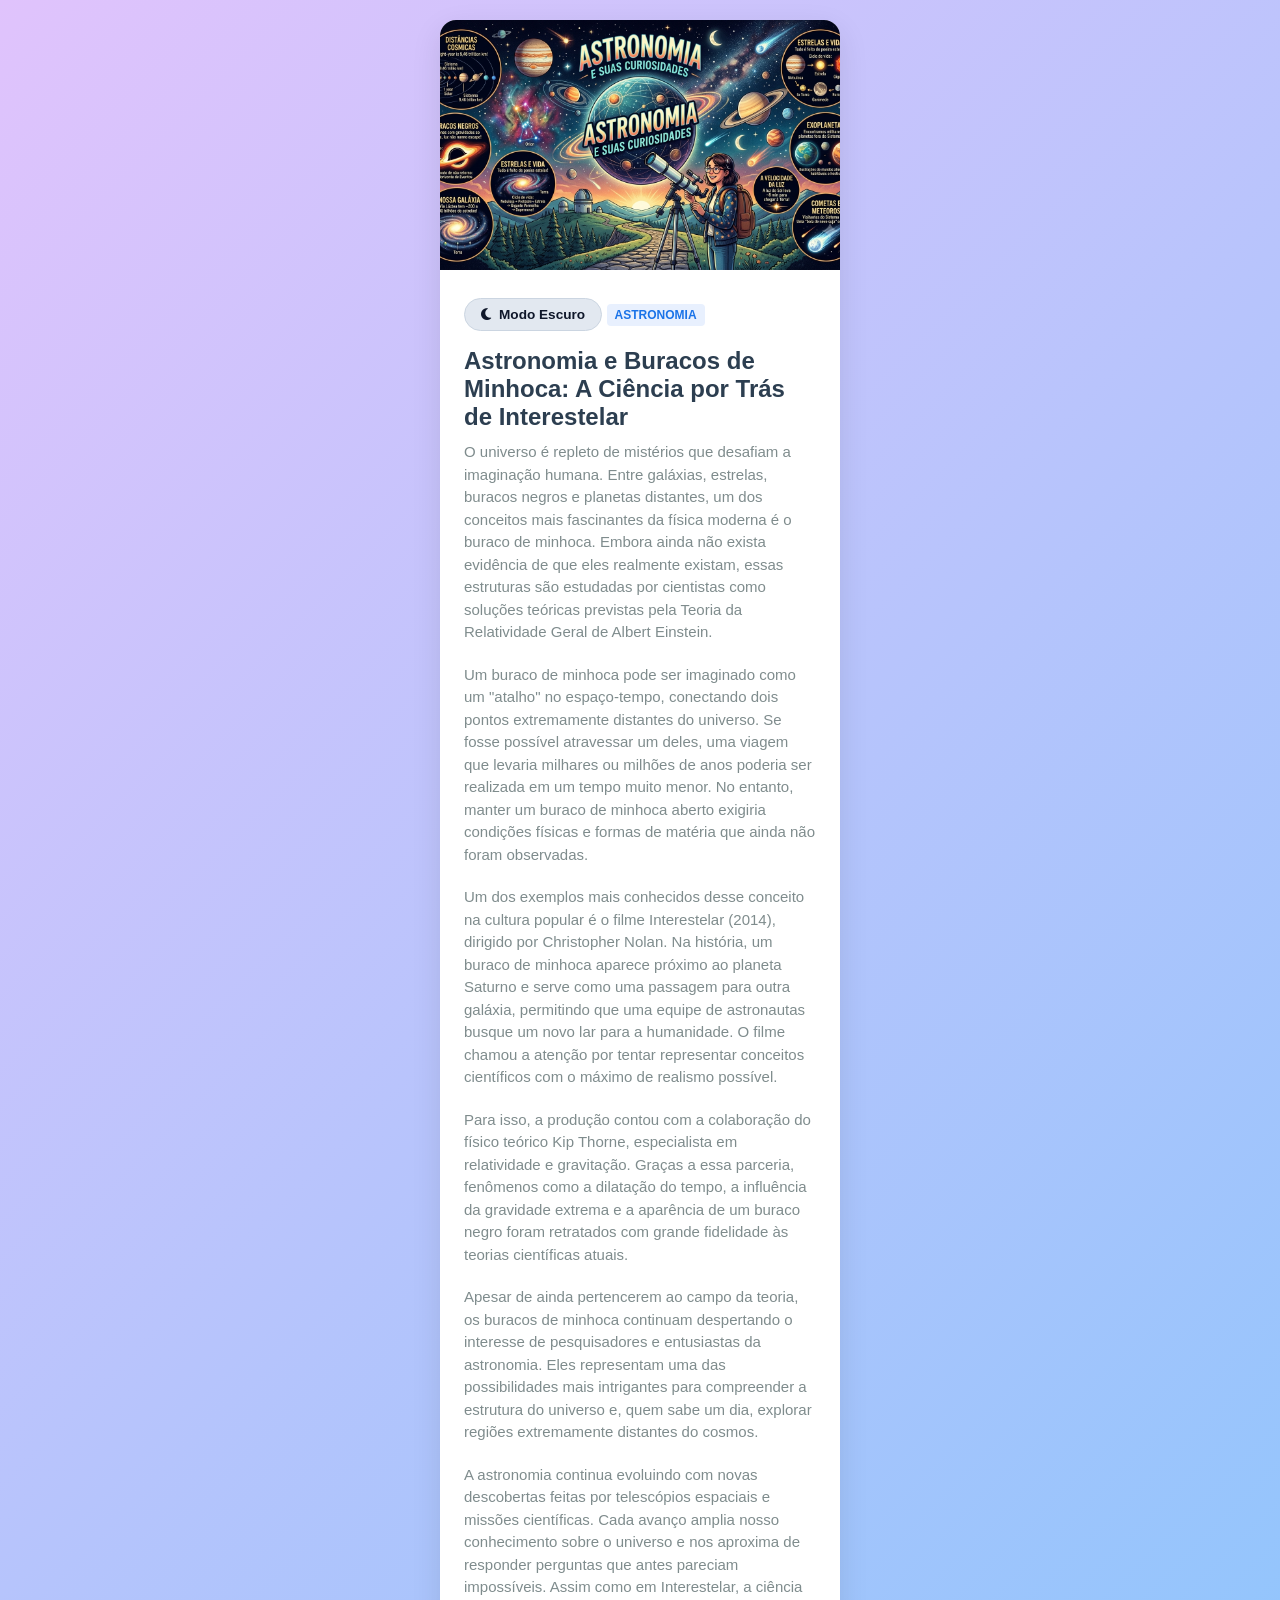
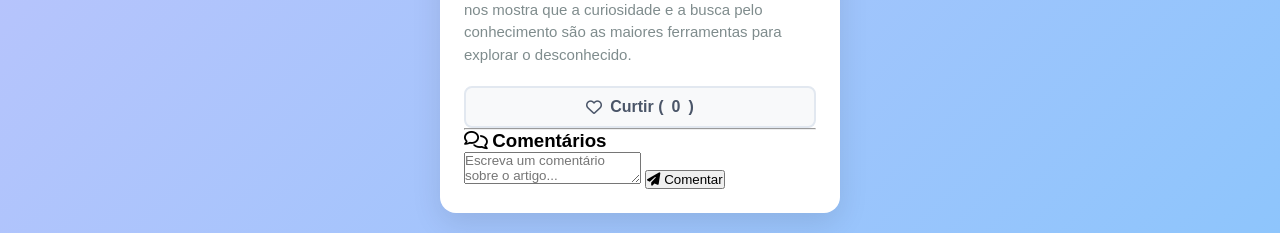
==== index.html @ 6ddcd3b7 "salvar" ====
<!DOCTYPE html>
<html lang="pt-BR">
<head>
    <meta charset="UTF-8">
    <meta name="viewport" content="width=device-width, initial-scale=1.0">
    <title>Astronomia e Buracos de Minhoca: A Ciência por Trás de Interestelar</title>
    <link rel="stylesheet" href="style.css">
    <link rel="stylesheet" href="https://cdnjs.cloudflare.com/ajax/libs/font-awesome/6.4.0/css/all.min.css">
    <style>
        /* Estilos e regras para o Modo Escuro */
        body, .card, p, h2, h3, textarea, .comment-item, .theme-toggle {
            transition: background-color 0.3s ease, color 0.3s ease, border-color 0.3s ease;
        }

        .theme-toggle {
            display: inline-flex;
            align-items: center;
            gap: 8px;
            background-color: #e2e8f0;
            color: #0f172a;
            border: 1px solid #cbd5e1;
            padding: 8px 16px;
            border-radius: 20px;
            font-size: 0.85rem;
            font-weight: 600;
            cursor: pointer;
            margin-bottom: 16px;
        }

        .theme-toggle:hover {
            background-color: #cbd5e1;
        }

        body.dark-mode {
            background-color: #0f172a;
            color: #e2e8f0;
        }

        body.dark-mode .card {
            background-color: #1e293b;
            border-color: #334155;
        }

        body.dark-mode h2, 
        body.dark-mode .comments-section h3 {
            color: #f8fafc;
        }

        body.dark-mode p {
            color: #cbd5e1;
        }

        body.dark-mode .divider {
            background-color: #334155;
        }

        body.dark-mode textarea,
        body.dark-mode .comment-item {
            background-color: #0f172a;
            border-color: #334155;
            color: #f8fafc;
        }

        body.dark-mode .theme-toggle {
            background-color: #334155;
            color: #f8fafc;
            border-color: #475569;
        }

        body.dark-mode .theme-toggle:hover {
            background-color: #475569;
        }
    </style>
</head>
<body>

    <div class="card">
        <img src="Gemini_Generated_Image_6gpyl66gpyl66gpy.png" alt="Ilustração sobre Astronomia e Buracos de Minhoca" class="card-image">
        
        <div class="card-content">
            <button class="theme-toggle" id="theme-toggle" onclick="toggleTheme()" aria-label="Alternar modo escuro">
                <i class="fa-solid fa-moon" id="theme-icon"></i>
                <span id="theme-text">Modo Escuro</span>
            </button>

            <span class="tag">Astronomia</span>
            <h2>Astronomia e Buracos de Minhoca: A Ciência por Trás de Interestelar</h2>
            
            <p>O universo é repleto de mistérios que desafiam a imaginação humana. Entre galáxias, estrelas, buracos negros e planetas distantes, um dos conceitos mais fascinantes da física moderna é o buraco de minhoca. Embora ainda não exista evidência de que eles realmente existam, essas estruturas são estudadas por cientistas como soluções teóricas previstas pela Teoria da Relatividade Geral de Albert Einstein.</p>
            
            <p>Um buraco de minhoca pode ser imaginado como um "atalho" no espaço-tempo, conectando dois pontos extremamente distantes do universo. Se fosse possível atravessar um deles, uma viagem que levaria milhares ou milhões de anos poderia ser realizada em um tempo muito menor. No entanto, manter um buraco de minhoca aberto exigiria condições físicas e formas de matéria que ainda não foram observadas.</p>
            
            <p>Um dos exemplos mais conhecidos desse conceito na cultura popular é o filme Interestelar (2014), dirigido por Christopher Nolan. Na história, um buraco de minhoca aparece próximo ao planeta Saturno e serve como uma passagem para outra galáxia, permitindo que uma equipe de astronautas busque um novo lar para a humanidade. O filme chamou a atenção por tentar representar conceitos científicos com o máximo de realismo possível.</p>
            
            <p>Para isso, a produção contou com a colaboração do físico teórico Kip Thorne, especialista em relatividade e gravitação. Graças a essa parceria, fenômenos como a dilatação do tempo, a influência da gravidade extrema e a aparência de um buraco negro foram retratados com grande fidelidade às teorias científicas atuais.</p>
            
            <p>Apesar de ainda pertencerem ao campo da teoria, os buracos de minhoca continuam despertando o interesse de pesquisadores e entusiastas da astronomia. Eles representam uma das possibilidades mais intrigantes para compreender a estrutura do universo e, quem sabe um dia, explorar regiões extremamente distantes do cosmos.</p>
            
            <p>A astronomia continua evoluindo com novas descobertas feitas por telescópios espaciais e missões científicas. Cada avanço amplia nosso conhecimento sobre o universo e nos aproxima de responder perguntas que antes pareciam impossíveis. Assim como em Interestelar, a ciência nos mostra que a curiosidade e a busca pelo conhecimento são as maiores ferramentas para explorar o desconhecido.</p>
            
            <div class="actions">
                <button class="like-button" onclick="toggleLike()">
                    <i class="fa-regular fa-heart" id="heart-icon"></i> Curtir 
                    (<span id="like-count">0</span>)
                </button>
            </div>

            <hr class="divider">
            
            <div class="comments-section">
                <h3><i class="fa-regular fa-comments"></i> Comentários</h3>
                
                <div class="comment-form">
                    <textarea id="comment-input" placeholder="Escreva um comentário sobre o artigo..."></textarea>
                    <button class="comment-button" onclick="addComment()">
                        <i class="fa-solid fa-paper-plane"></i> Comentar
                    </button>
                </div>

                <div class="comments-list" id="comments-list">
                </div>
            </div>
        </div>
    </div>

    <script>
        // Variável para armazenar o número de curtidas
        let likes = 0;

        // Função para curtir / descurtir
        function toggleLike() {
            const button = document.querySelector('.like-button');
            const icon = document.getElementById('heart-icon');
            const likeCountDisplay = document.getElementById('like-count');
            
            button.classList.toggle('liked');
            
            if (button.classList.contains('liked')) {
                icon.className = "fa-solid fa-heart";
                likes++; // Incrementa o número de curtidas
            } else {
                icon.className = "fa-regular fa-heart";
                likes--; // Decrementa se o usuário descurtir
            }

            // Atualiza o valor na tela
            likeCountDisplay.textContent = likes;
        }

        // Função para adicionar comentário
        function addComment() {
            const input = document.getElementById('comment-input');
            const commentText = input.value.trim();

            if (commentText === "") {
                alert("Por favor, digite um comentário antes de enviar.");
                return;
            }

            const commentsList = document.getElementById('comments-list');

            // Cria o elemento do novo comentário
            const newComment = document.createElement('div');
            newComment.className = 'comment-item';
            newComment.innerHTML = `<p>${commentText}</p>`;

            // Adiciona no topo da lista
            commentsList.prepend(newComment);

            // Limpa o campo de texto
            input.value = "";
        }

        // Função para alternar o modo escuro
        function toggleTheme() {
            const body = document.body;
            const themeIcon = document.getElementById('theme-icon');
            const themeText = document.getElementById('theme-text');

            body.classList.toggle('dark-mode');
            const isDark = body.classList.contains('dark-mode');

            if (isDark) {
                themeIcon.className = "fa-solid fa-sun";
                themeText.textContent = "Modo Claro";
                localStorage.setItem('theme', 'dark');
            } else {
                themeIcon.className = "fa-solid fa-moon";
                themeText.textContent = "Modo Escuro";
                localStorage.setItem('theme', 'light');
            }
        }

        // Restaura a preferência salva ao carregar a página
        window.addEventListener('DOMContentLoaded', () => {
            if (localStorage.getItem('theme') === 'dark') {
                document.body.classList.add('dark-mode');
                document.getElementById('theme-icon').className = "fa-solid fa-sun";
                document.getElementById('theme-text').textContent = "Modo Claro";
            }
        });
    </script>
</body>
</html>
---- style.css ----
/* Reset básico de estilos */
* {
    margin: 0;
    padding: 0;
    box-sizing: border-box;
    font-family: 'Segoe UI', Tahoma, Geneva, Verdana, sans-serif;
}

/* Fundo da página */
body {
    background: linear-gradient(135deg, #e0c3fc 0%, #8ec5fc 100%);
    display: flex;
    justify-content: center;
    align-items: center;
    min-height: 100vh;
    padding: 20px;
}

/* Container principal (Card) */
.card {
    background-color: #ffffff;
    border-radius: 16px;
    box-shadow: 0 10px 30px rgba(0, 0, 0, 0.1);
    overflow: hidden;
    max-width: 400px;
    width: 100%;
    transition: transform 0.3s ease;
}

.card:hover {
    transform: translateY(-5px);
}

/* Imagem */
.card-image {
    width: 100%;
    height: 250px;
    object-fit: cover;
}

/* Área de texto do Card */
.card-content {
    padding: 24px;
}

/* Tag de categoria */
.tag {
    background-color: #e8f0fe;
    color: #1a73e8;
    font-size: 12px;
    font-weight: bold;
    text-transform: uppercase;
    padding: 4px 8px;
    border-radius: 4px;
    display: inline-block;
    margin-bottom: 12px;
}

h2 {
    color: #2c3e50;
    margin-bottom: 10px;
    font-size: 24px;
}

p {
    color: #7f8c8d;
    font-size: 15px;
    line-height: 1.5;
    margin-bottom: 20px;
}

/* Botão de Curtir */
.like-button {
    background-color: #f8f9fa;
    border: 2px solid #e2e8f0;
    color: #4a5568;
    padding: 10px 20px;
    font-size: 16px;
    font-weight: 600;
    border-radius: 8px;
    cursor: pointer;
    display: flex;
    align-items: center;
    gap: 8px;
    transition: all 0.2s ease;
    width: 100%;
    justify-content: center;
}

.like-button:hover {
    background-color: #edf2f7;
    border-color: #cbd5e1;
}

/* Estado do botão quando for clicado (Curtido) */
.like-button.liked {
    background-color: #ffe5ec;
    border-color: #ffb3c6;
    color: #ff4d6d;
    animation: pulse 0.3s linear;
}

/* Animação de clique */
@keyframes pulse {
    0% { transform: scale(1); }
    50% { transform: scale(1.1); }
    100% { transform: scale(1); }
}
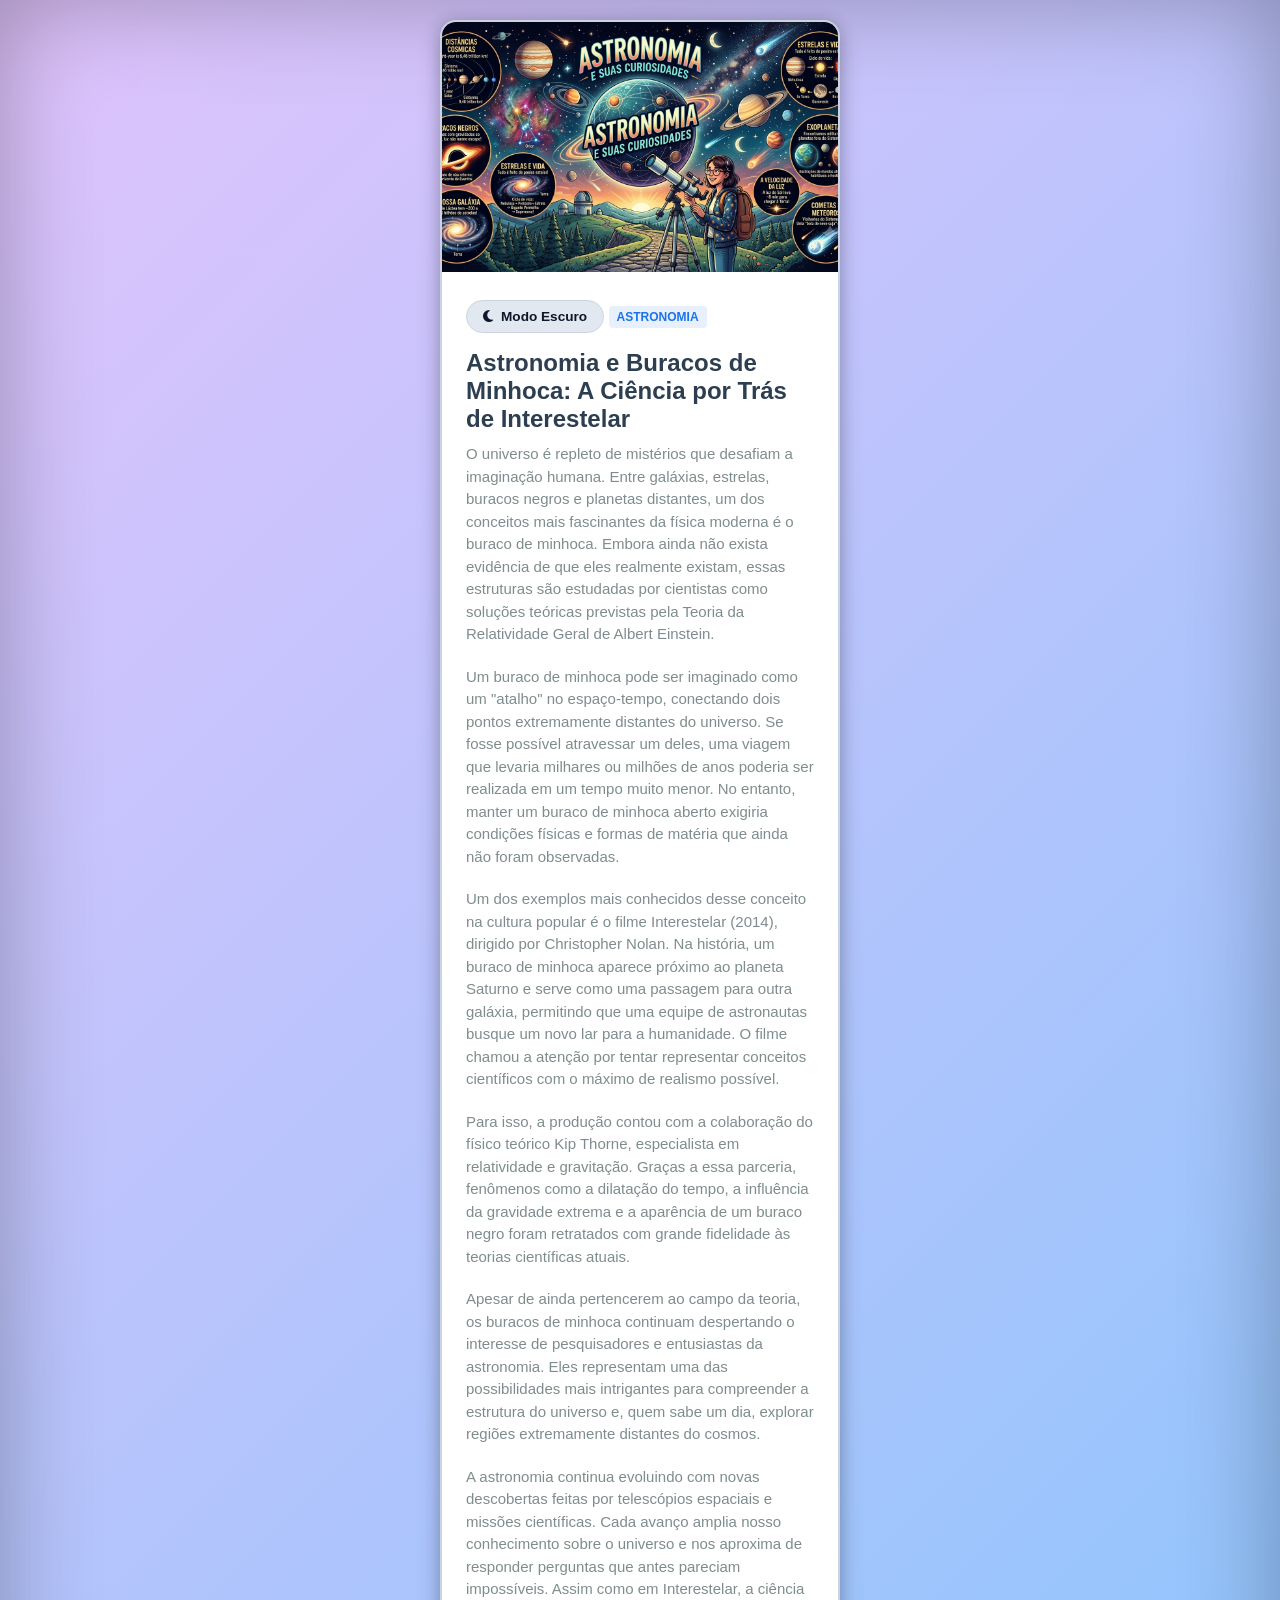
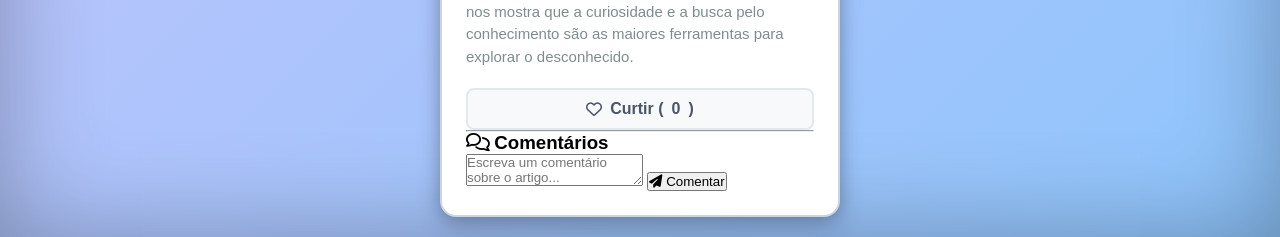
==== commit 6028d1c9: "salvar" ====
--- a/index.html
+++ b/index.html
@@ -7,11 +7,22 @@
     <link rel="stylesheet" href="style.css">
     <link rel="stylesheet" href="https://cdnjs.cloudflare.com/ajax/libs/font-awesome/6.4.0/css/all.min.css">
     <style>
-        /* Estilos e regras para o Modo Escuro */
+        /* Transição suave para o modo escuro */
         body, .card, p, h2, h3, textarea, .comment-item, .theme-toggle {
-            transition: background-color 0.3s ease, color 0.3s ease, border-color 0.3s ease;
-        }
-
+            transition: background-color 0.3s ease, color 0.3s ease, border-color 0.3s ease, box-shadow 0.3s ease;
+        }
+
+        /* Efeito de vinheta (bordas escuras) na tela e borda destacada no card */
+        body {
+            box-shadow: inset 0 0 100px rgba(0, 0, 0, 0.3);
+        }
+
+        .card {
+            border: 2px solid #cbd5e1;
+            box-shadow: 0 10px 25px rgba(0, 0, 0, 0.2), 0 0 15px rgba(0, 0, 0, 0.15);
+        }
+
+        /* Botão do Modo Escuro */
         .theme-toggle {
             display: inline-flex;
             align-items: center;
@@ -31,14 +42,17 @@
             background-color: #cbd5e1;
         }
 
+        /* Estilos do Modo Escuro com bordas ainda mais destacadas */
         body.dark-mode {
             background-color: #0f172a;
             color: #e2e8f0;
+            box-shadow: inset 0 0 120px rgba(0, 0, 0, 0.8);
         }
 
         body.dark-mode .card {
             background-color: #1e293b;
             border-color: #334155;
+            box-shadow: 0 20px 30px rgba(0, 0, 0, 0.6), 0 0 20px rgba(0, 0, 0, 0.5);
         }
 
         body.dark-mode h2, 
@@ -59,6 +73,7 @@
             background-color: #0f172a;
             border-color: #334155;
             color: #f8fafc;
+            box-shadow: inset 0 0 10px rgba(0, 0, 0, 0.3);
         }
 
         body.dark-mode .theme-toggle {
@@ -137,13 +152,12 @@
             
             if (button.classList.contains('liked')) {
                 icon.className = "fa-solid fa-heart";
-                likes++; // Incrementa o número de curtidas
+                likes++;
             } else {
                 icon.className = "fa-regular fa-heart";
-                likes--; // Decrementa se o usuário descurtir
-            }
-
-            // Atualiza o valor na tela
+                likes--;
+            }
+
             likeCountDisplay.textContent = likes;
         }
 
@@ -159,15 +173,11 @@
 
             const commentsList = document.getElementById('comments-list');
 
-            // Cria o elemento do novo comentário
             const newComment = document.createElement('div');
             newComment.className = 'comment-item';
             newComment.innerHTML = `<p>${commentText}</p>`;
 
-            // Adiciona no topo da lista
             commentsList.prepend(newComment);
-
-            // Limpa o campo de texto
             input.value = "";
         }
 
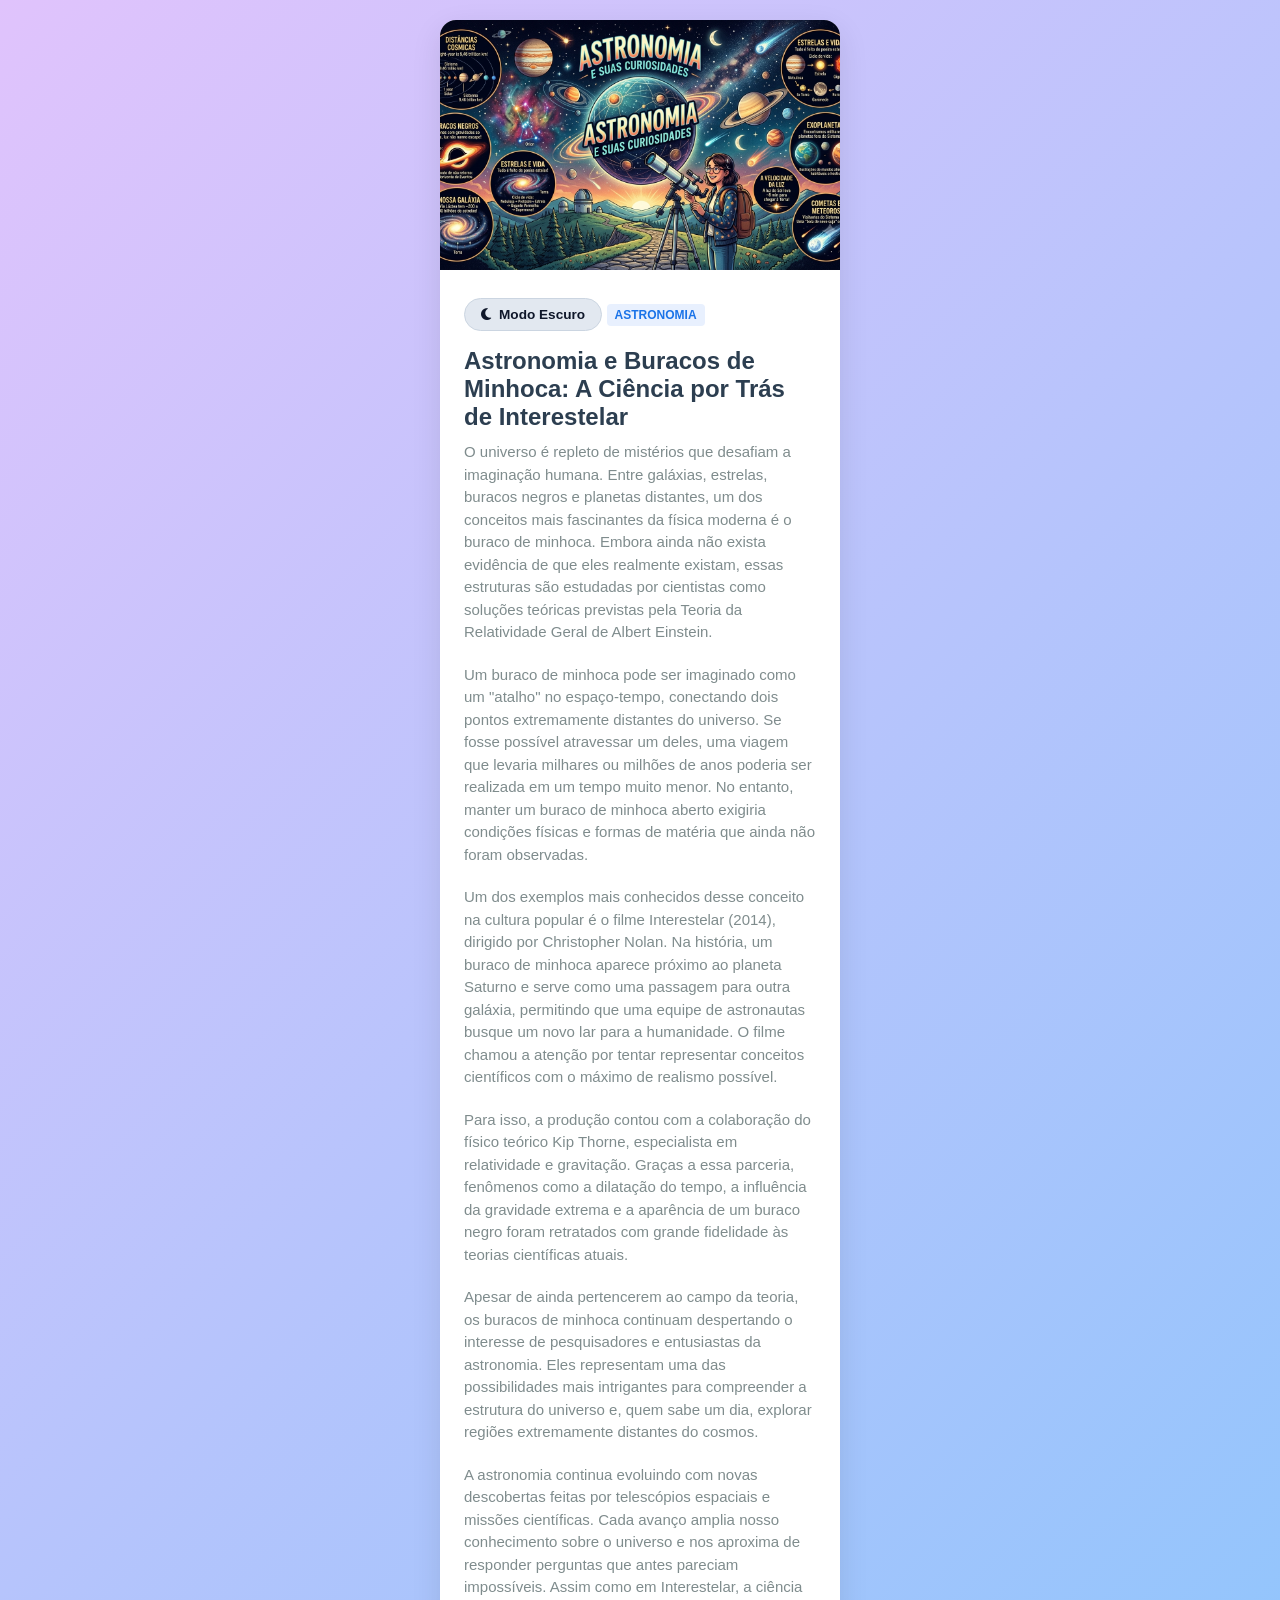
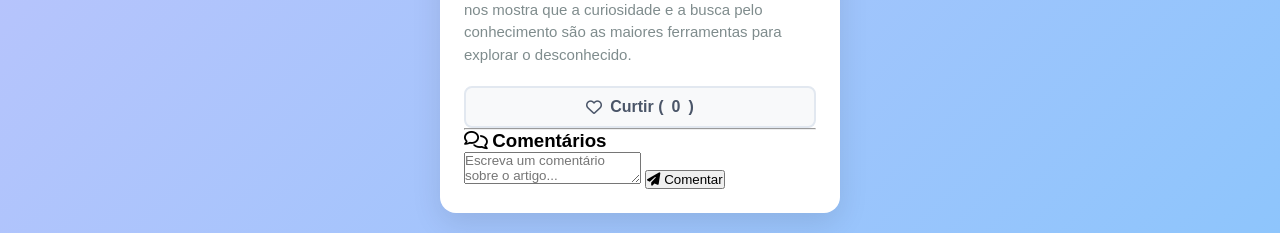
==== commit 90d011da: "sa" ====
--- a/index.html
+++ b/index.html
@@ -7,22 +7,12 @@
     <link rel="stylesheet" href="style.css">
     <link rel="stylesheet" href="https://cdnjs.cloudflare.com/ajax/libs/font-awesome/6.4.0/css/all.min.css">
     <style>
-        /* Transição suave para o modo escuro */
+        /* Transição suave para a troca de tema */
         body, .card, p, h2, h3, textarea, .comment-item, .theme-toggle {
-            transition: background-color 0.3s ease, color 0.3s ease, border-color 0.3s ease, box-shadow 0.3s ease;
-        }
-
-        /* Efeito de vinheta (bordas escuras) na tela e borda destacada no card */
-        body {
-            box-shadow: inset 0 0 100px rgba(0, 0, 0, 0.3);
-        }
-
-        .card {
-            border: 2px solid #cbd5e1;
-            box-shadow: 0 10px 25px rgba(0, 0, 0, 0.2), 0 0 15px rgba(0, 0, 0, 0.15);
-        }
-
-        /* Botão do Modo Escuro */
+            transition: background-color 0.4s ease, color 0.4s ease, border-color 0.4s ease, box-shadow 0.4s ease;
+        }
+
+        /* Estilo do botão de Modo Escuro */
         .theme-toggle {
             display: inline-flex;
             align-items: center;
@@ -42,17 +32,16 @@
             background-color: #cbd5e1;
         }
 
-        /* Estilos do Modo Escuro com bordas ainda mais destacadas */
+        /* Estilos aplicados quando o modo escuro está ativado */
         body.dark-mode {
             background-color: #0f172a;
             color: #e2e8f0;
-            box-shadow: inset 0 0 120px rgba(0, 0, 0, 0.8);
         }
 
         body.dark-mode .card {
             background-color: #1e293b;
             border-color: #334155;
-            box-shadow: 0 20px 30px rgba(0, 0, 0, 0.6), 0 0 20px rgba(0, 0, 0, 0.5);
+            box-shadow: 0 10px 25px rgba(0, 0, 0, 0.5);
         }
 
         body.dark-mode h2, 
@@ -73,7 +62,6 @@
             background-color: #0f172a;
             border-color: #334155;
             color: #f8fafc;
-            box-shadow: inset 0 0 10px rgba(0, 0, 0, 0.3);
         }
 
         body.dark-mode .theme-toggle {
@@ -152,12 +140,13 @@
             
             if (button.classList.contains('liked')) {
                 icon.className = "fa-solid fa-heart";
-                likes++;
+                likes++; // Incrementa o número de curtidas
             } else {
                 icon.className = "fa-regular fa-heart";
-                likes--;
-            }
-
+                likes--; // Decrementa se o usuário descurtir
+            }
+
+            // Atualiza o valor na tela
             likeCountDisplay.textContent = likes;
         }
 
@@ -173,11 +162,15 @@
 
             const commentsList = document.getElementById('comments-list');
 
+            // Cria o elemento do novo comentário
             const newComment = document.createElement('div');
             newComment.className = 'comment-item';
             newComment.innerHTML = `<p>${commentText}</p>`;
 
+            // Adiciona no topo da lista
             commentsList.prepend(newComment);
+
+            // Limpa o campo de texto
             input.value = "";
         }
 
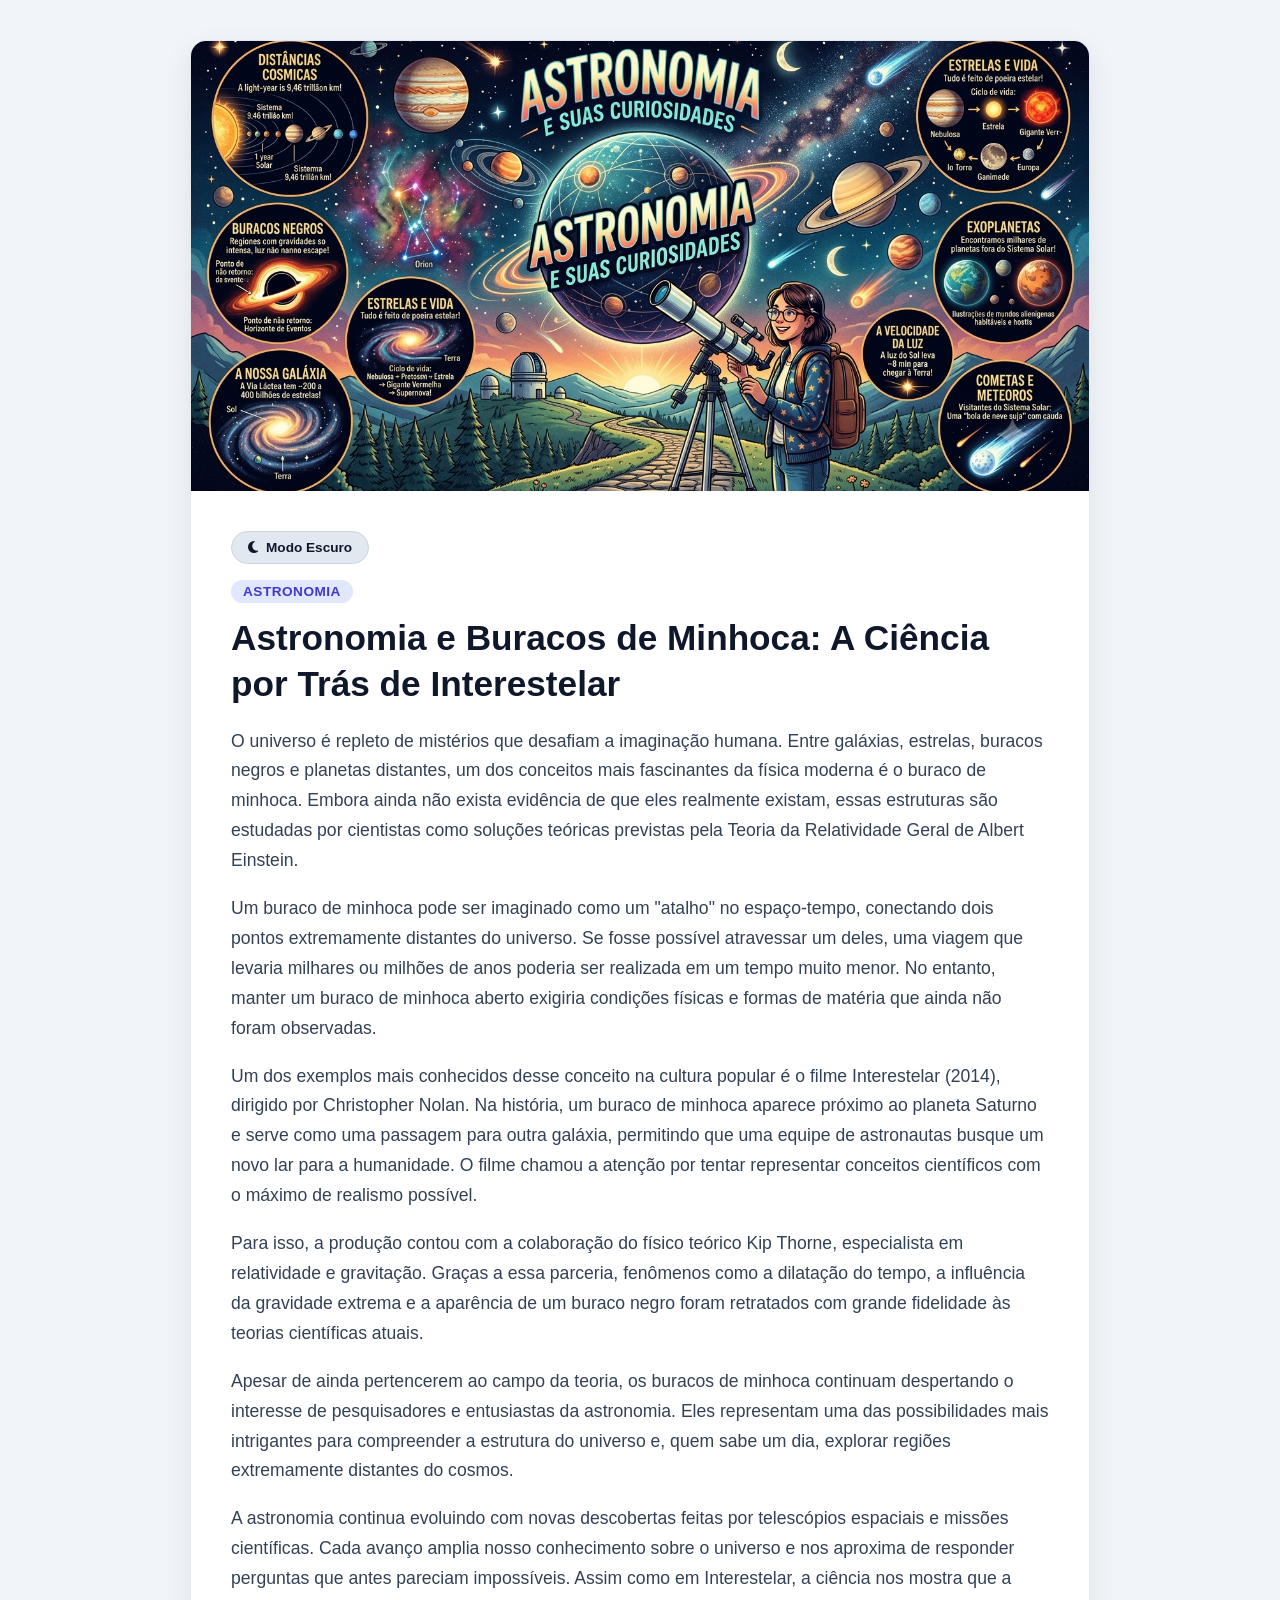
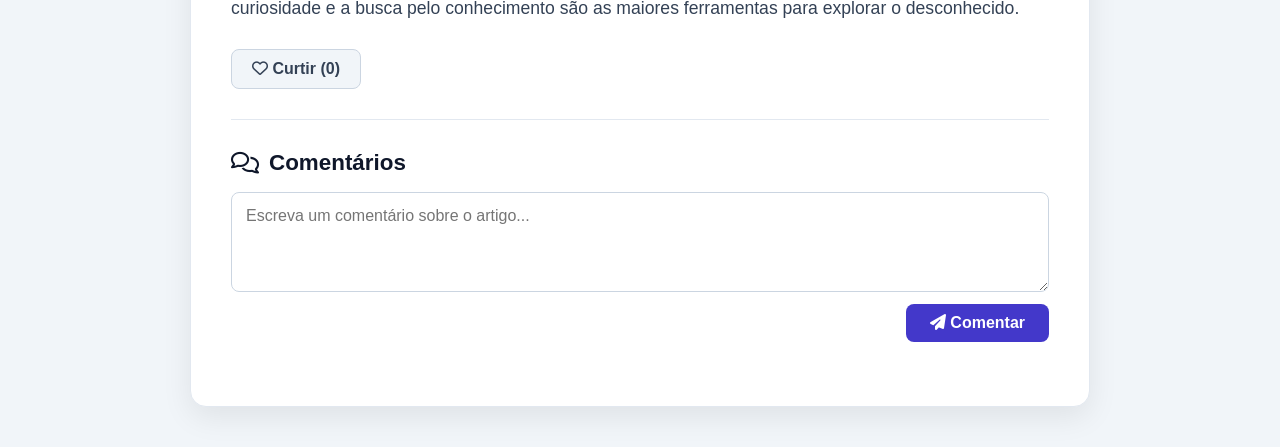
==== commit 74f43cfb: "salvar" ====
--- a/index.html
+++ b/index.html
@@ -4,15 +4,175 @@
     <meta charset="UTF-8">
     <meta name="viewport" content="width=device-width, initial-scale=1.0">
     <title>Astronomia e Buracos de Minhoca: A Ciência por Trás de Interestelar</title>
-    <link rel="stylesheet" href="style.css">
     <link rel="stylesheet" href="https://cdnjs.cloudflare.com/ajax/libs/font-awesome/6.4.0/css/all.min.css">
     <style>
-        /* Transição suave para a troca de tema */
-        body, .card, p, h2, h3, textarea, .comment-item, .theme-toggle {
-            transition: background-color 0.4s ease, color 0.4s ease, border-color 0.4s ease, box-shadow 0.4s ease;
-        }
-
-        /* Estilo do botão de Modo Escuro */
+        /* Base e Alinhamento Global */
+        * {
+            box-sizing: border-box;
+            margin: 0;
+            padding: 0;
+        }
+
+        body {
+            font-family: 'Segoe UI', Tahoma, Geneva, Verdana, sans-serif;
+            background-color: #f1f5f9;
+            color: #1e293b;
+            display: flex;
+            justify-content: center;
+            align-items: center;
+            min-height: 100vh;
+            padding: 40px 20px;
+        }
+
+        /* Container Principal Maior e Centralizado */
+        .card {
+            width: 100%;
+            max-width: 900px; /* Largura expandida para o site ficar maior */
+            background-color: #ffffff;
+            border-radius: 16px;
+            overflow: hidden;
+            box-shadow: 0 10px 30px rgba(0, 0, 0, 0.08);
+            border: 1px solid #e2e8f0;
+        }
+
+        .card-image {
+            width: 100%;
+            max-height: 450px;
+            object-fit: cover;
+            display: block;
+        }
+
+        .card-content {
+            padding: 40px;
+        }
+
+        /* Elementos de Texto e Estilo */
+        .tag {
+            display: inline-block;
+            background-color: #e0e7ff;
+            color: #4338ca;
+            font-size: 0.85rem;
+            font-weight: 700;
+            padding: 4px 12px;
+            border-radius: 20px;
+            text-transform: uppercase;
+            letter-spacing: 0.5px;
+            margin-bottom: 12px;
+        }
+
+        h2 {
+            font-size: 2.2rem;
+            margin-bottom: 20px;
+            color: #0f172a;
+            line-height: 1.3;
+        }
+
+        p {
+            font-size: 1.1rem;
+            line-height: 1.7;
+            color: #334155;
+            margin-bottom: 18px;
+        }
+
+        .divider {
+            border: 0;
+            height: 1px;
+            background-color: #e2e8f0;
+            margin: 30px 0;
+        }
+
+        /* Ações e Interatividade */
+        .actions {
+            margin-top: 25px;
+        }
+
+        .like-button {
+            background-color: #f1f5f9;
+            border: 1px solid #cbd5e1;
+            padding: 10px 20px;
+            border-radius: 8px;
+            font-size: 1rem;
+            font-weight: 600;
+            cursor: pointer;
+            color: #334155;
+            transition: all 0.2s ease;
+        }
+
+        .like-button:hover {
+            background-color: #e2e8f0;
+        }
+
+        .like-button.liked {
+            color: #e11d48;
+            border-color: #fda4af;
+            background-color: #fff1f2;
+        }
+
+        /* Seção de Comentários */
+        .comments-section h3 {
+            font-size: 1.4rem;
+            margin-bottom: 16px;
+            color: #0f172a;
+            display: flex;
+            align-items: center;
+            gap: 10px;
+        }
+
+        .comment-form {
+            display: flex;
+            flex-direction: column;
+            gap: 12px;
+            margin-bottom: 24px;
+        }
+
+        textarea {
+            width: 100%;
+            height: 100px;
+            padding: 14px;
+            border-radius: 8px;
+            border: 1px solid #cbd5e1;
+            font-family: inherit;
+            font-size: 1rem;
+            resize: vertical;
+        }
+
+        textarea:focus {
+            outline: none;
+            border-color: #6366f1;
+            box-shadow: 0 0 0 3px rgba(99, 102, 241, 0.2);
+        }
+
+        .comment-button {
+            align-self: flex-end;
+            background-color: #4338ca;
+            color: white;
+            border: none;
+            padding: 10px 24px;
+            border-radius: 8px;
+            font-size: 1rem;
+            font-weight: 600;
+            cursor: pointer;
+            transition: background-color 0.2s ease;
+        }
+
+        .comment-button:hover {
+            background-color: #3730a3;
+        }
+
+        .comment-item {
+            background-color: #f8fafc;
+            border: 1px solid #e2e8f0;
+            padding: 16px;
+            border-radius: 8px;
+            margin-bottom: 12px;
+        }
+
+        .comment-item p {
+            font-size: 1rem;
+            margin-bottom: 0;
+        }
+
+        /* Botão de Modo Escuro */
         .theme-toggle {
             display: inline-flex;
             align-items: center;
@@ -32,7 +192,11 @@
             background-color: #cbd5e1;
         }
 
-        /* Estilos aplicados quando o modo escuro está ativado */
+        /* Transição e Suporte ao Modo Escuro */
+        body, .card, p, h2, h3, textarea, .comment-item, .theme-toggle {
+            transition: background-color 0.4s ease, color 0.4s ease, border-color 0.4s ease, box-shadow 0.4s ease;
+        }
+
         body.dark-mode {
             background-color: #0f172a;
             color: #e2e8f0;
@@ -86,7 +250,10 @@
                 <span id="theme-text">Modo Escuro</span>
             </button>
 
-            <span class="tag">Astronomia</span>
+            <div>
+                <span class="tag">Astronomia</span>
+            </div>
+            
             <h2>Astronomia e Buracos de Minhoca: A Ciência por Trás de Interestelar</h2>
             
             <p>O universo é repleto de mistérios que desafiam a imaginação humana. Entre galáxias, estrelas, buracos negros e planetas distantes, um dos conceitos mais fascinantes da física moderna é o buraco de minhoca. Embora ainda não exista evidência de que eles realmente existam, essas estruturas são estudadas por cientistas como soluções teóricas previstas pela Teoria da Relatividade Geral de Albert Einstein.</p>
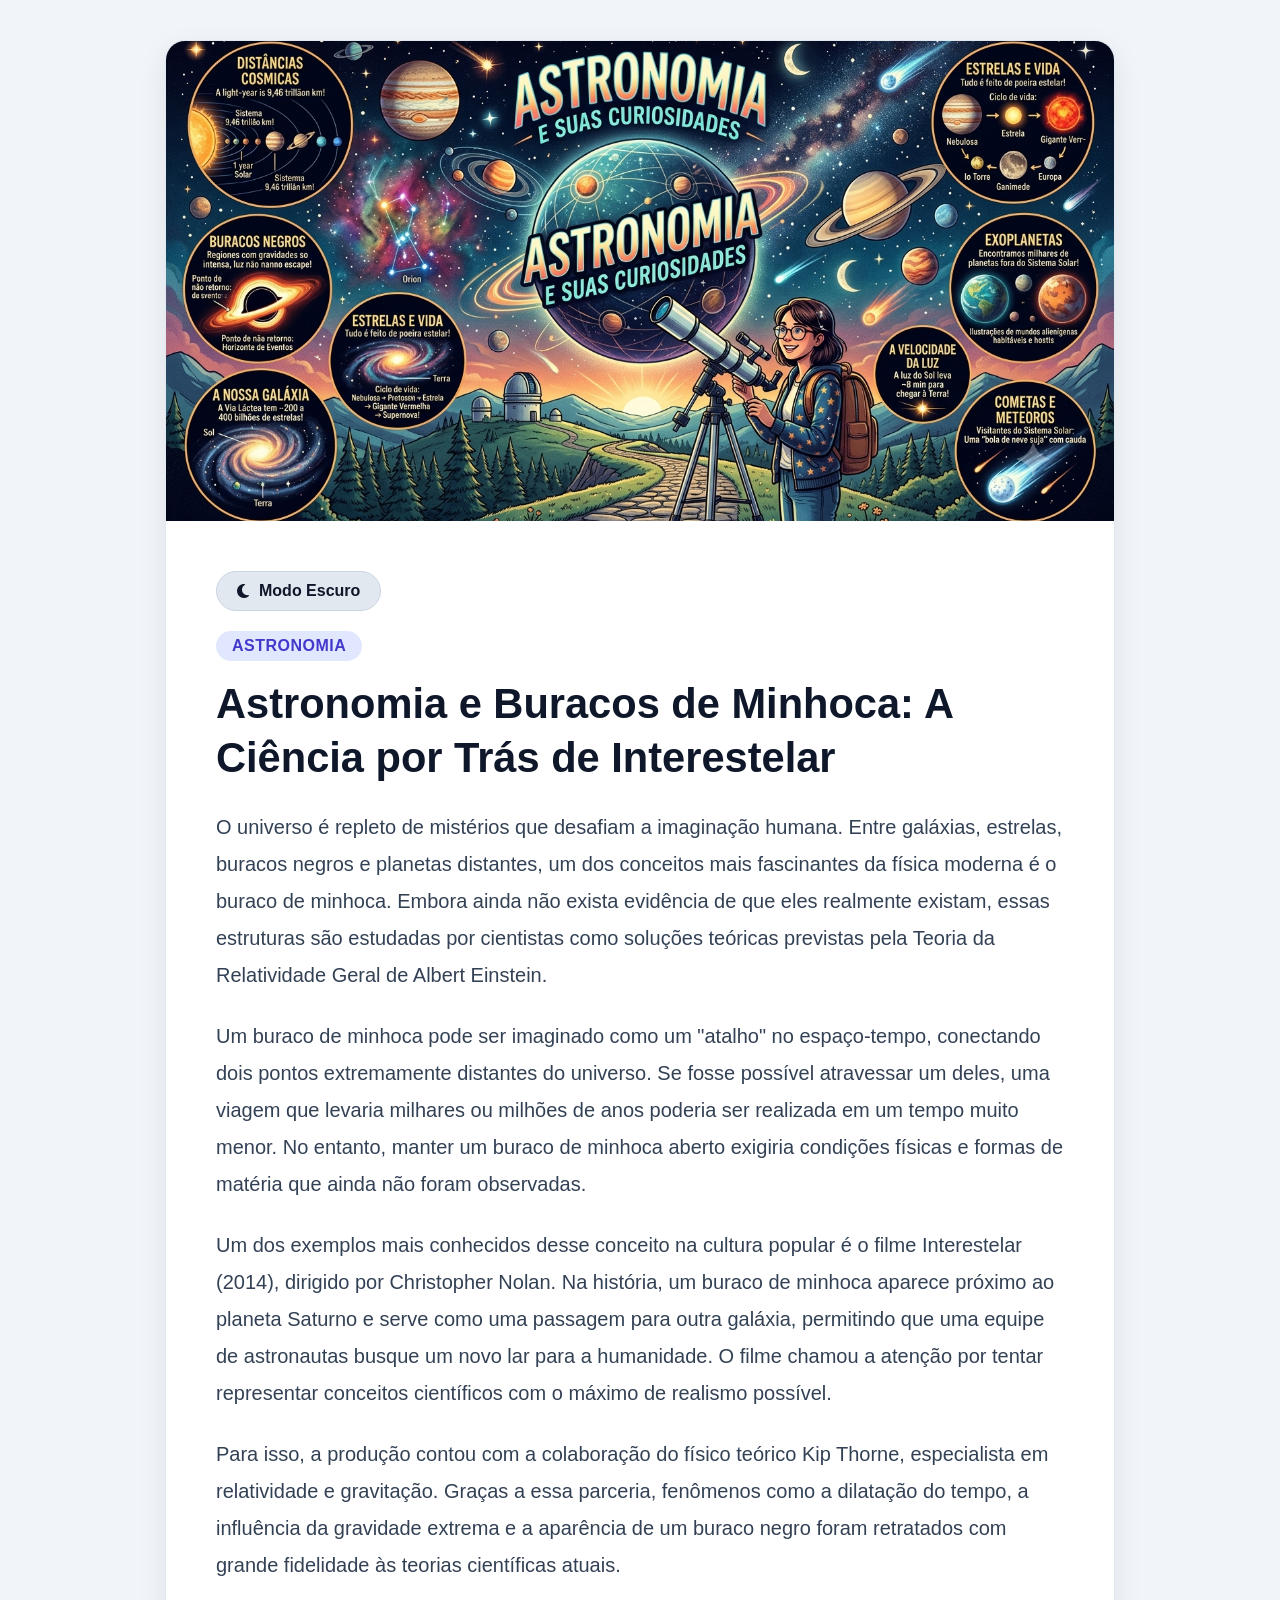
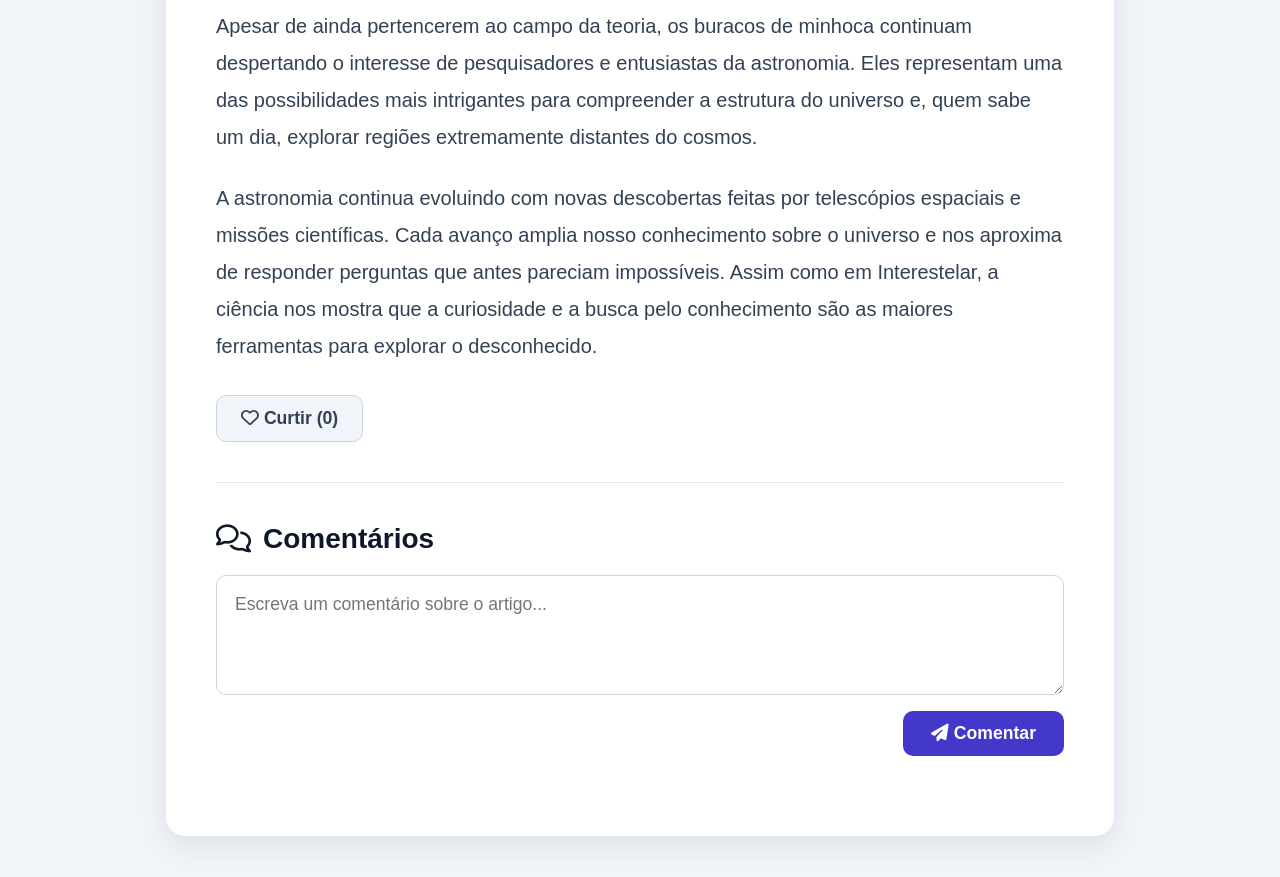
==== commit b662cc0f: "salvar" ====
--- a/index.html
+++ b/index.html
@@ -24,12 +24,12 @@
             padding: 40px 20px;
         }
 
-        /* Container Principal Maior e Centralizado */
+        /* Container Principal Amplo e Centralizado */
         .card {
             width: 100%;
-            max-width: 900px; /* Largura expandida para o site ficar maior */
+            max-width: 950px;
             background-color: #ffffff;
-            border-radius: 16px;
+            border-radius: 20px;
             overflow: hidden;
             box-shadow: 0 10px 30px rgba(0, 0, 0, 0.08);
             border: 1px solid #e2e8f0;
@@ -37,61 +37,61 @@
 
         .card-image {
             width: 100%;
-            max-height: 450px;
+            max-height: 480px;
             object-fit: cover;
             display: block;
         }
 
         .card-content {
-            padding: 40px;
-        }
-
-        /* Elementos de Texto e Estilo */
+            padding: 50px; /* Aumentado espaçamento interno */
+        }
+
+        /* Elementos de Texto com Tipografia Expandida */
         .tag {
             display: inline-block;
             background-color: #e0e7ff;
             color: #4338ca;
-            font-size: 0.85rem;
+            font-size: 1rem;
             font-weight: 700;
-            padding: 4px 12px;
+            padding: 6px 16px;
             border-radius: 20px;
             text-transform: uppercase;
             letter-spacing: 0.5px;
-            margin-bottom: 12px;
+            margin-bottom: 16px;
         }
 
         h2 {
-            font-size: 2.2rem;
-            margin-bottom: 20px;
+            font-size: 2.6rem; /* Título maior */
+            margin-bottom: 24px;
             color: #0f172a;
             line-height: 1.3;
         }
 
         p {
-            font-size: 1.1rem;
-            line-height: 1.7;
+            font-size: 1.25rem; /* Texto do artigo maior para facilitar a leitura */
+            line-height: 1.85; /* Espaçamento entre linhas otimizado */
             color: #334155;
-            margin-bottom: 18px;
+            margin-bottom: 24px;
         }
 
         .divider {
             border: 0;
             height: 1px;
             background-color: #e2e8f0;
-            margin: 30px 0;
+            margin: 40px 0;
         }
 
         /* Ações e Interatividade */
         .actions {
-            margin-top: 25px;
+            margin-top: 30px;
         }
 
         .like-button {
             background-color: #f1f5f9;
             border: 1px solid #cbd5e1;
-            padding: 10px 20px;
-            border-radius: 8px;
-            font-size: 1rem;
+            padding: 12px 24px;
+            border-radius: 10px;
+            font-size: 1.1rem;
             font-weight: 600;
             cursor: pointer;
             color: #334155;
@@ -110,29 +110,29 @@
 
         /* Seção de Comentários */
         .comments-section h3 {
-            font-size: 1.4rem;
-            margin-bottom: 16px;
+            font-size: 1.75rem;
+            margin-bottom: 20px;
             color: #0f172a;
             display: flex;
             align-items: center;
-            gap: 10px;
+            gap: 12px;
         }
 
         .comment-form {
             display: flex;
             flex-direction: column;
-            gap: 12px;
-            margin-bottom: 24px;
+            gap: 16px;
+            margin-bottom: 30px;
         }
 
         textarea {
             width: 100%;
-            height: 100px;
-            padding: 14px;
-            border-radius: 8px;
+            height: 120px;
+            padding: 18px;
+            border-radius: 10px;
             border: 1px solid #cbd5e1;
             font-family: inherit;
-            font-size: 1rem;
+            font-size: 1.1rem;
             resize: vertical;
         }
 
@@ -147,9 +147,9 @@
             background-color: #4338ca;
             color: white;
             border: none;
-            padding: 10px 24px;
-            border-radius: 8px;
-            font-size: 1rem;
+            padding: 12px 28px;
+            border-radius: 10px;
+            font-size: 1.1rem;
             font-weight: 600;
             cursor: pointer;
             transition: background-color 0.2s ease;
@@ -162,13 +162,13 @@
         .comment-item {
             background-color: #f8fafc;
             border: 1px solid #e2e8f0;
-            padding: 16px;
-            border-radius: 8px;
-            margin-bottom: 12px;
+            padding: 20px;
+            border-radius: 10px;
+            margin-bottom: 16px;
         }
 
         .comment-item p {
-            font-size: 1rem;
+            font-size: 1.15rem;
             margin-bottom: 0;
         }
 
@@ -176,16 +176,16 @@
         .theme-toggle {
             display: inline-flex;
             align-items: center;
-            gap: 8px;
+            gap: 10px;
             background-color: #e2e8f0;
             color: #0f172a;
             border: 1px solid #cbd5e1;
-            padding: 8px 16px;
+            padding: 10px 20px;
             border-radius: 20px;
-            font-size: 0.85rem;
+            font-size: 1rem;
             font-weight: 600;
             cursor: pointer;
-            margin-bottom: 16px;
+            margin-bottom: 20px;
         }
 
         .theme-toggle:hover {
@@ -307,13 +307,12 @@
             
             if (button.classList.contains('liked')) {
                 icon.className = "fa-solid fa-heart";
-                likes++; // Incrementa o número de curtidas
+                likes++;
             } else {
                 icon.className = "fa-regular fa-heart";
-                likes--; // Decrementa se o usuário descurtir
+                likes--;
             }
 
-            // Atualiza o valor na tela
             likeCountDisplay.textContent = likes;
         }
 
@@ -329,15 +328,11 @@
 
             const commentsList = document.getElementById('comments-list');
 
-            // Cria o elemento do novo comentário
             const newComment = document.createElement('div');
             newComment.className = 'comment-item';
             newComment.innerHTML = `<p>${commentText}</p>`;
 
-            // Adiciona no topo da lista
             commentsList.prepend(newComment);
-
-            // Limpa o campo de texto
             input.value = "";
         }
 
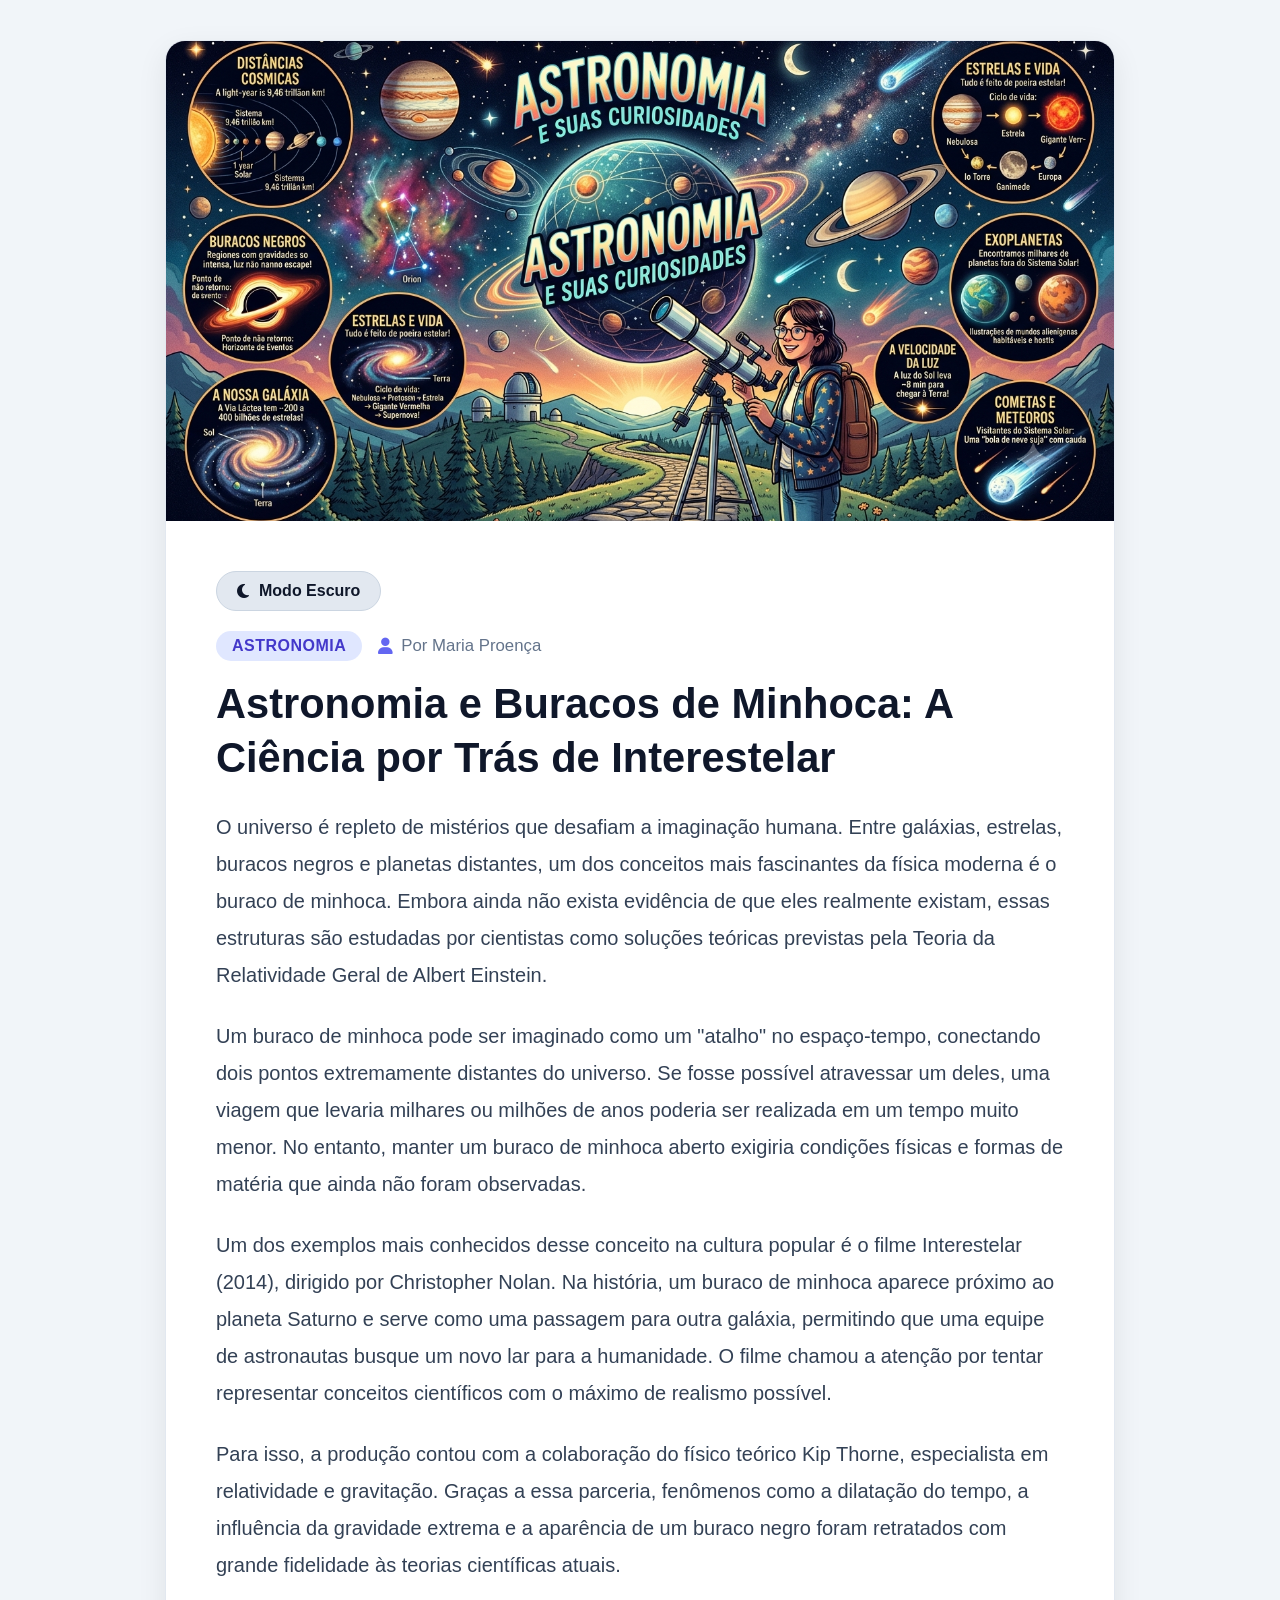
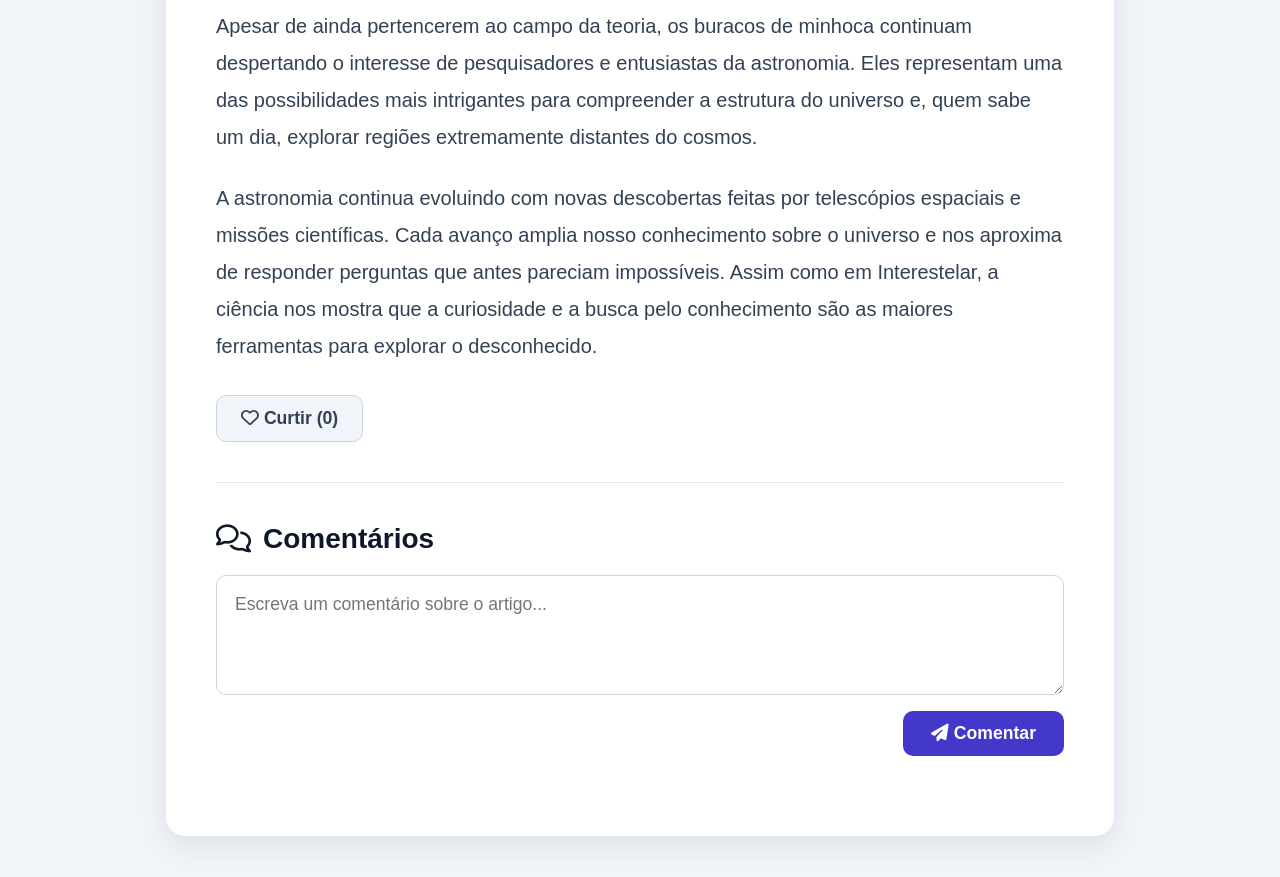
==== commit 18e5c359: "salvar" ====
--- a/index.html
+++ b/index.html
@@ -43,10 +43,18 @@
         }
 
         .card-content {
-            padding: 50px; /* Aumentado espaçamento interno */
-        }
-
-        /* Elementos de Texto com Tipografia Expandida */
+            padding: 50px;
+        }
+
+        /* Cabeçalho do Artigo: Tag e Autor */
+        .meta-info {
+            display: flex;
+            align-items: center;
+            gap: 16px;
+            margin-bottom: 16px;
+            flex-wrap: wrap;
+        }
+
         .tag {
             display: inline-block;
             background-color: #e0e7ff;
@@ -57,19 +65,32 @@
             border-radius: 20px;
             text-transform: uppercase;
             letter-spacing: 0.5px;
-            margin-bottom: 16px;
-        }
-
+        }
+
+        .author-info {
+            display: flex;
+            align-items: center;
+            gap: 8px;
+            font-size: 1.05rem;
+            color: #64748b;
+            font-weight: 500;
+        }
+
+        .author-info i {
+            color: #6366f1;
+        }
+
+        /* Elementos de Texto com Tipografia Expandida */
         h2 {
-            font-size: 2.6rem; /* Título maior */
+            font-size: 2.6rem;
             margin-bottom: 24px;
             color: #0f172a;
             line-height: 1.3;
         }
 
         p {
-            font-size: 1.25rem; /* Texto do artigo maior para facilitar a leitura */
-            line-height: 1.85; /* Espaçamento entre linhas otimizado */
+            font-size: 1.25rem;
+            line-height: 1.85;
             color: #334155;
             margin-bottom: 24px;
         }
@@ -193,7 +214,7 @@
         }
 
         /* Transição e Suporte ao Modo Escuro */
-        body, .card, p, h2, h3, textarea, .comment-item, .theme-toggle {
+        body, .card, p, h2, h3, textarea, .comment-item, .theme-toggle, .author-info {
             transition: background-color 0.4s ease, color 0.4s ease, border-color 0.4s ease, box-shadow 0.4s ease;
         }
 
@@ -215,6 +236,10 @@
 
         body.dark-mode p {
             color: #cbd5e1;
+        }
+
+        body.dark-mode .author-info {
+            color: #94a3b8;
         }
 
         body.dark-mode .divider {
@@ -250,8 +275,11 @@
                 <span id="theme-text">Modo Escuro</span>
             </button>
 
-            <div>
+            <div class="meta-info">
                 <span class="tag">Astronomia</span>
+                <span class="author-info">
+                    <i class="fa-solid fa-user"></i> Por Maria Proença
+                </span>
             </div>
             
             <h2>Astronomia e Buracos de Minhoca: A Ciência por Trás de Interestelar</h2>
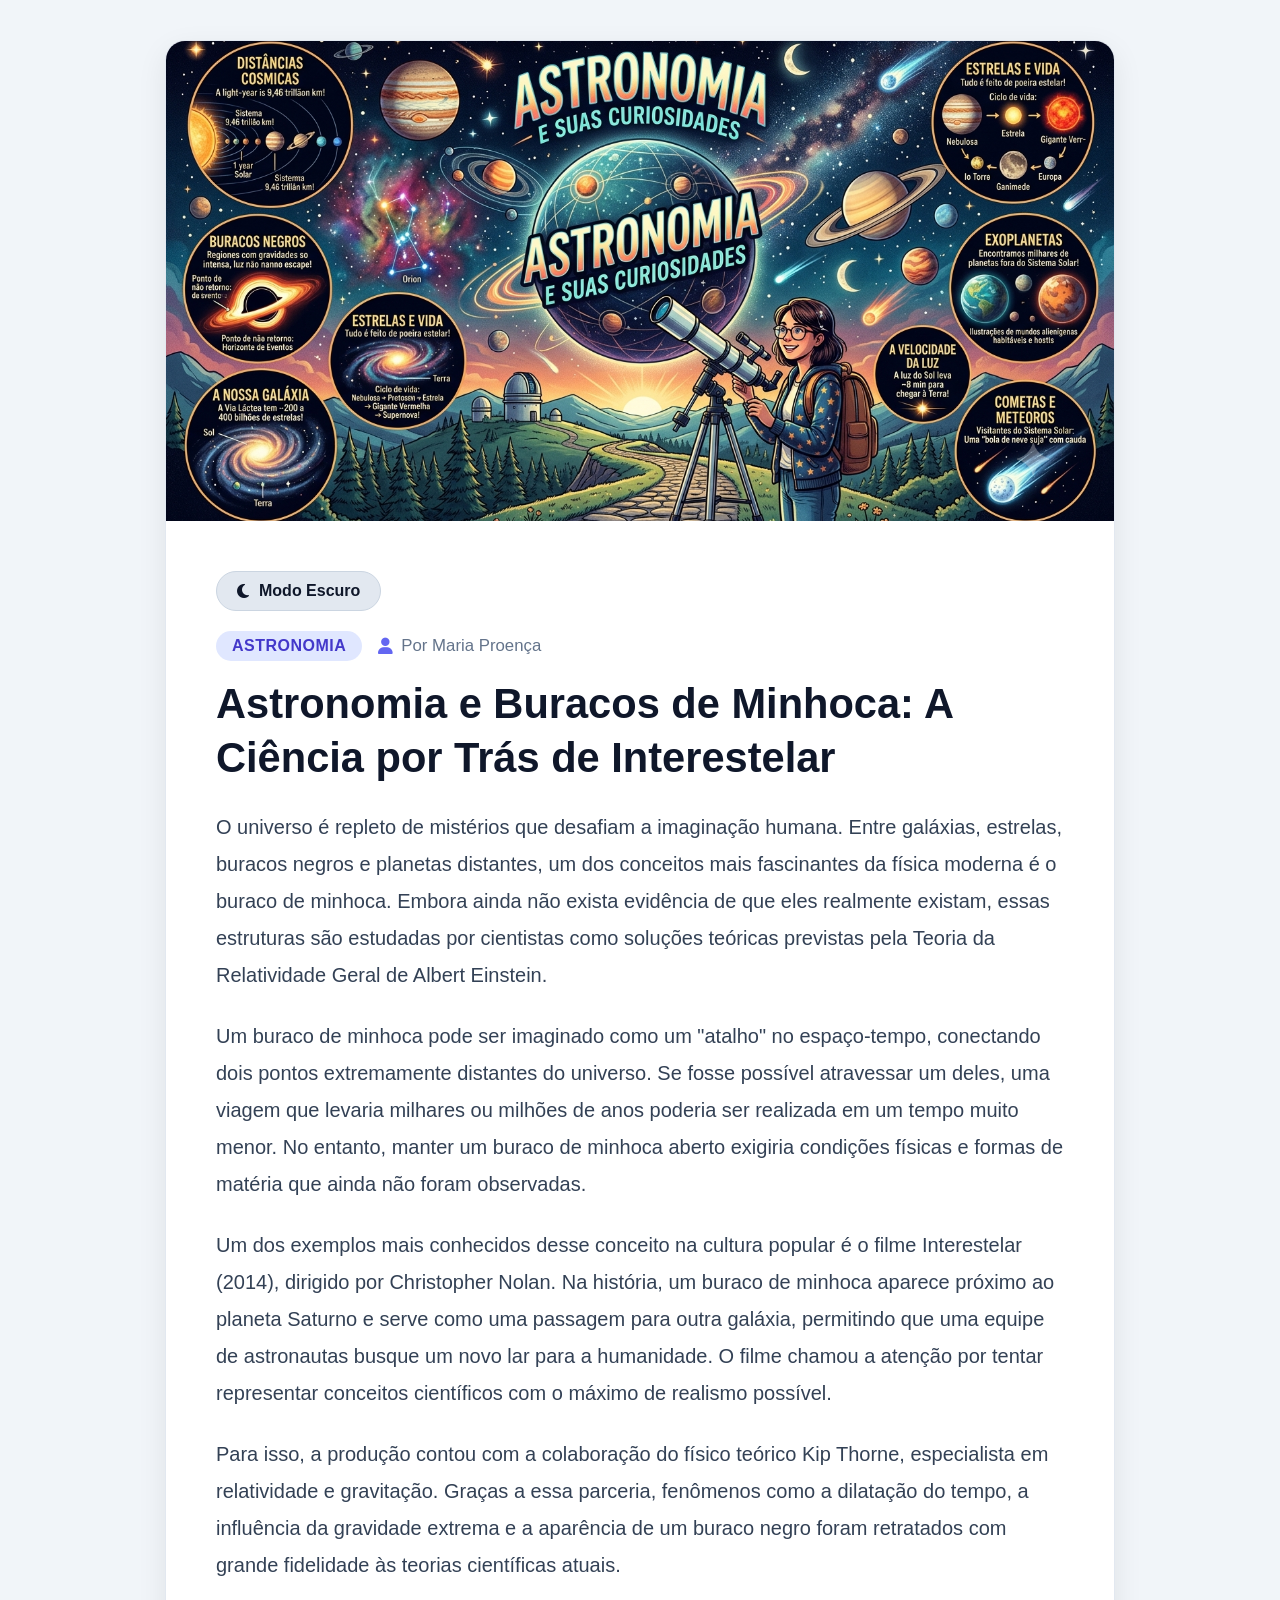
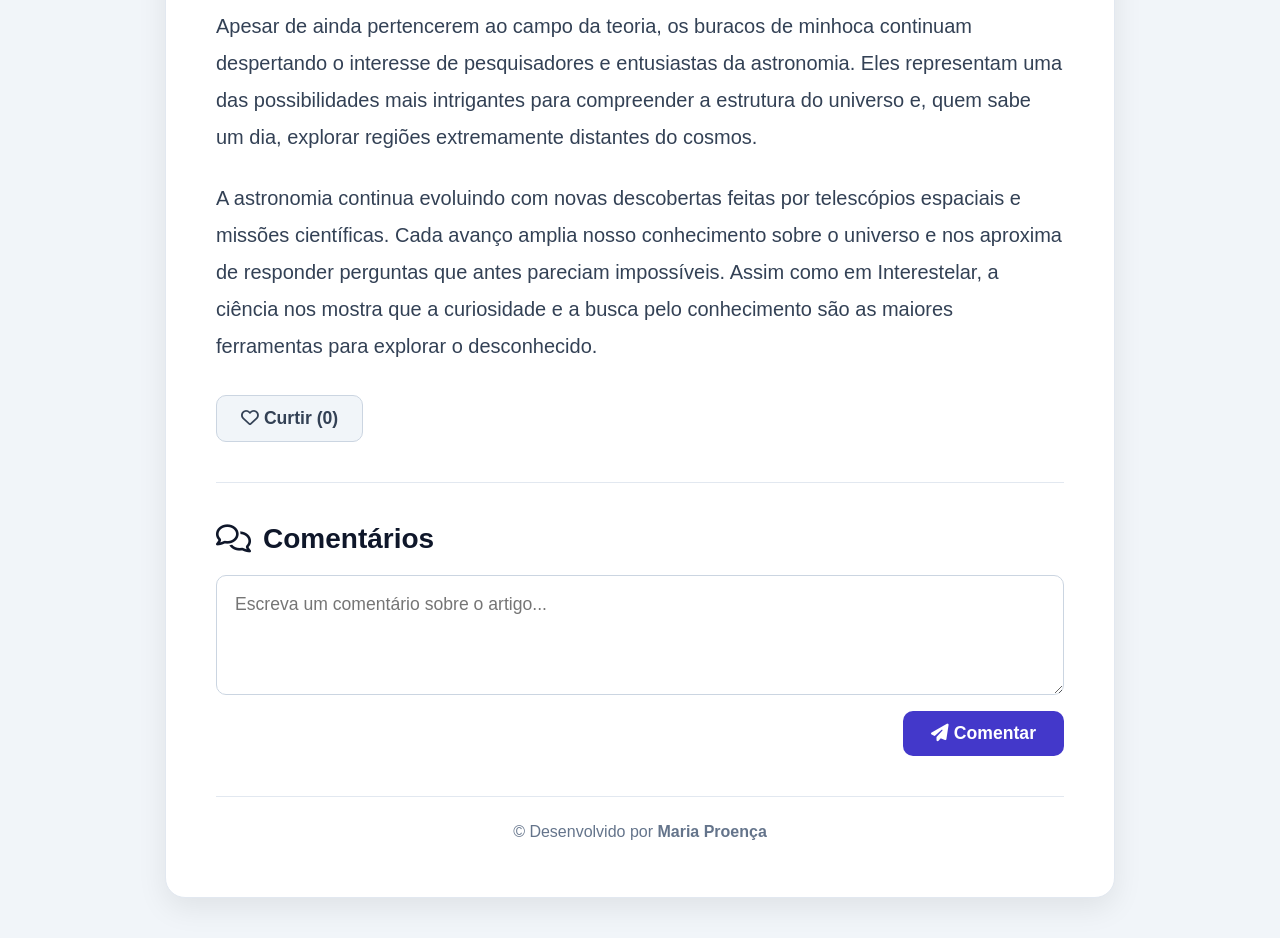
==== commit 9c01fcca: "salvar" ====
--- a/index.html
+++ b/index.html
@@ -213,8 +213,22 @@
             background-color: #cbd5e1;
         }
 
+        /* Rodapé / Parte Inferior */
+        .footer {
+            margin-top: 40px;
+            padding-top: 20px;
+            border-top: 1px solid #e2e8f0;
+            text-align: center;
+        }
+
+        .footer p {
+            font-size: 1rem;
+            color: #64748b;
+            margin-bottom: 0;
+        }
+
         /* Transição e Suporte ao Modo Escuro */
-        body, .card, p, h2, h3, textarea, .comment-item, .theme-toggle, .author-info {
+        body, .card, p, h2, h3, textarea, .comment-item, .theme-toggle, .author-info, .footer {
             transition: background-color 0.4s ease, color 0.4s ease, border-color 0.4s ease, box-shadow 0.4s ease;
         }
 
@@ -238,12 +252,14 @@
             color: #cbd5e1;
         }
 
-        body.dark-mode .author-info {
+        body.dark-mode .author-info,
+        body.dark-mode .footer p {
             color: #94a3b8;
         }
 
-        body.dark-mode .divider {
-            background-color: #334155;
+        body.dark-mode .divider,
+        body.dark-mode .footer {
+            border-color: #334155;
         }
 
         body.dark-mode textarea,
@@ -318,6 +334,10 @@
                 <div class="comments-list" id="comments-list">
                 </div>
             </div>
+
+            <footer class="footer">
+                <p>&copy; Desenvolvido por <strong>Maria Proença</strong></p>
+            </footer>
         </div>
     </div>
 
